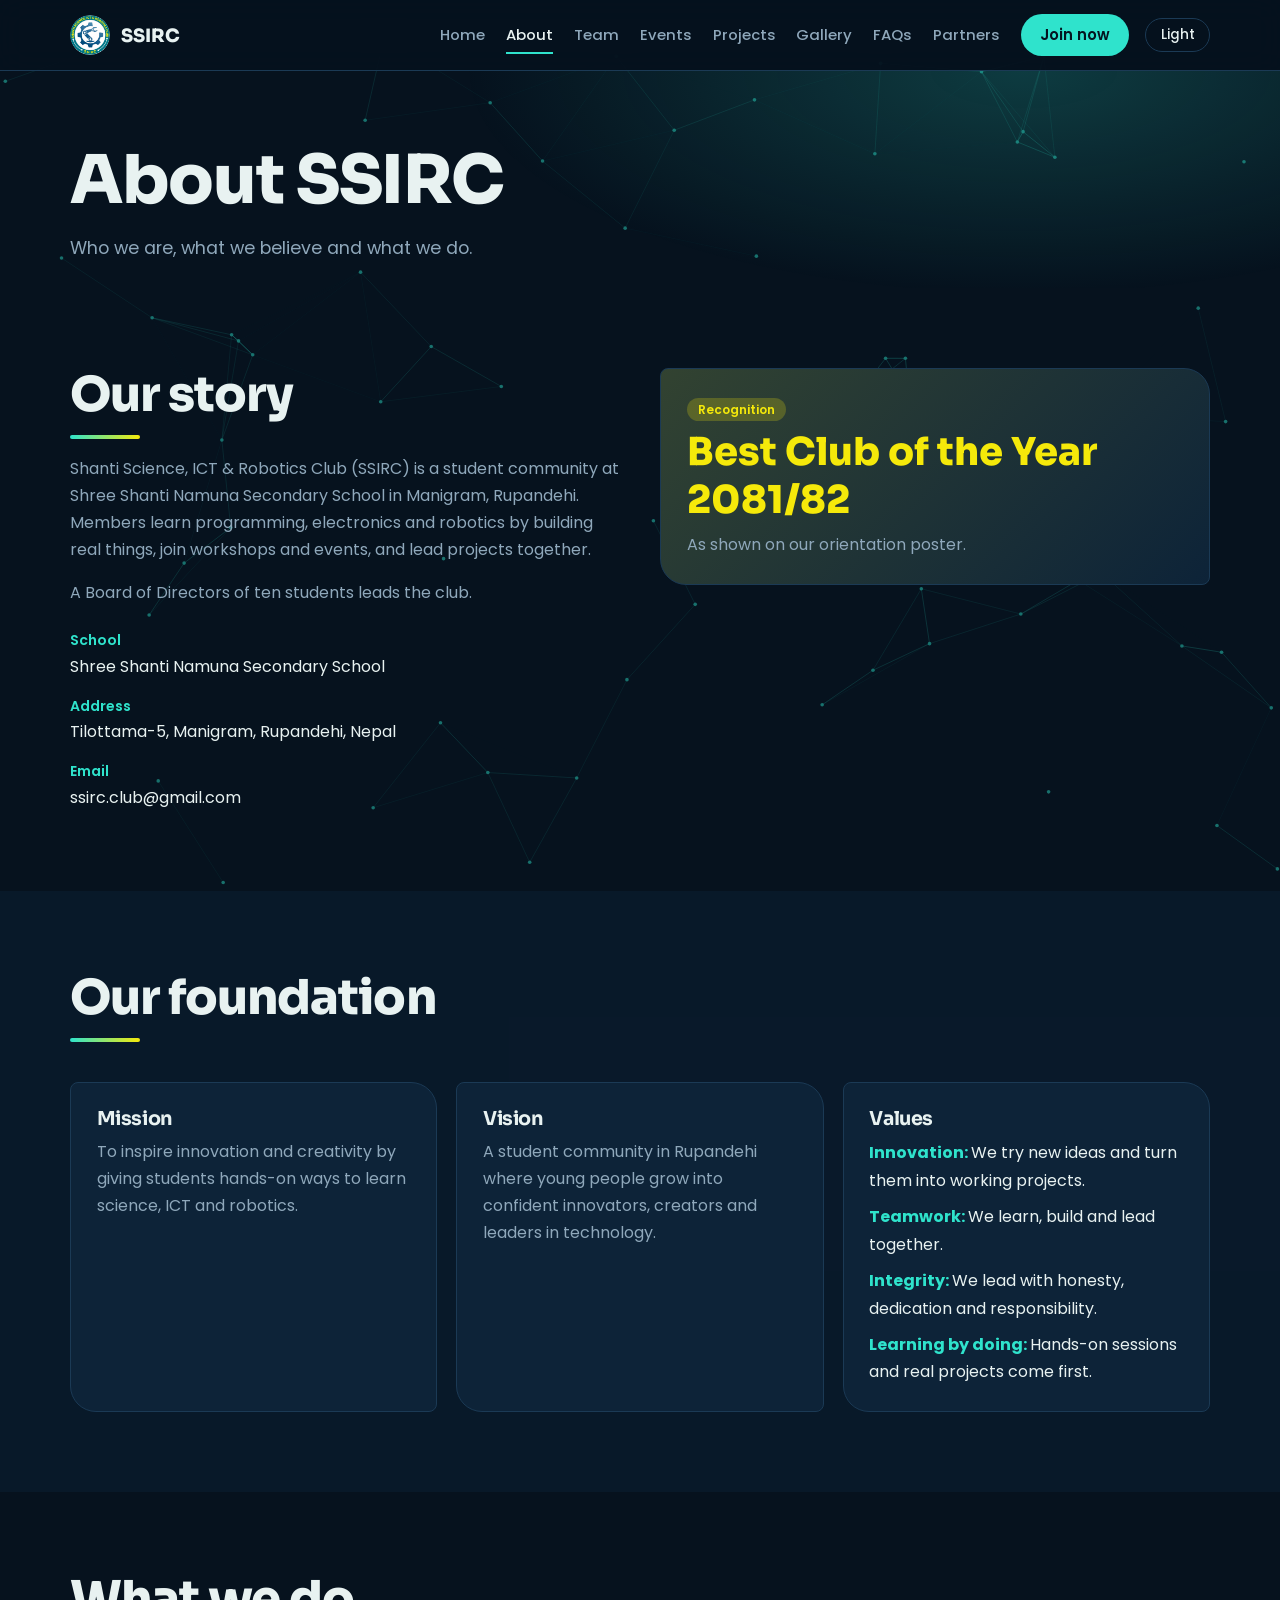
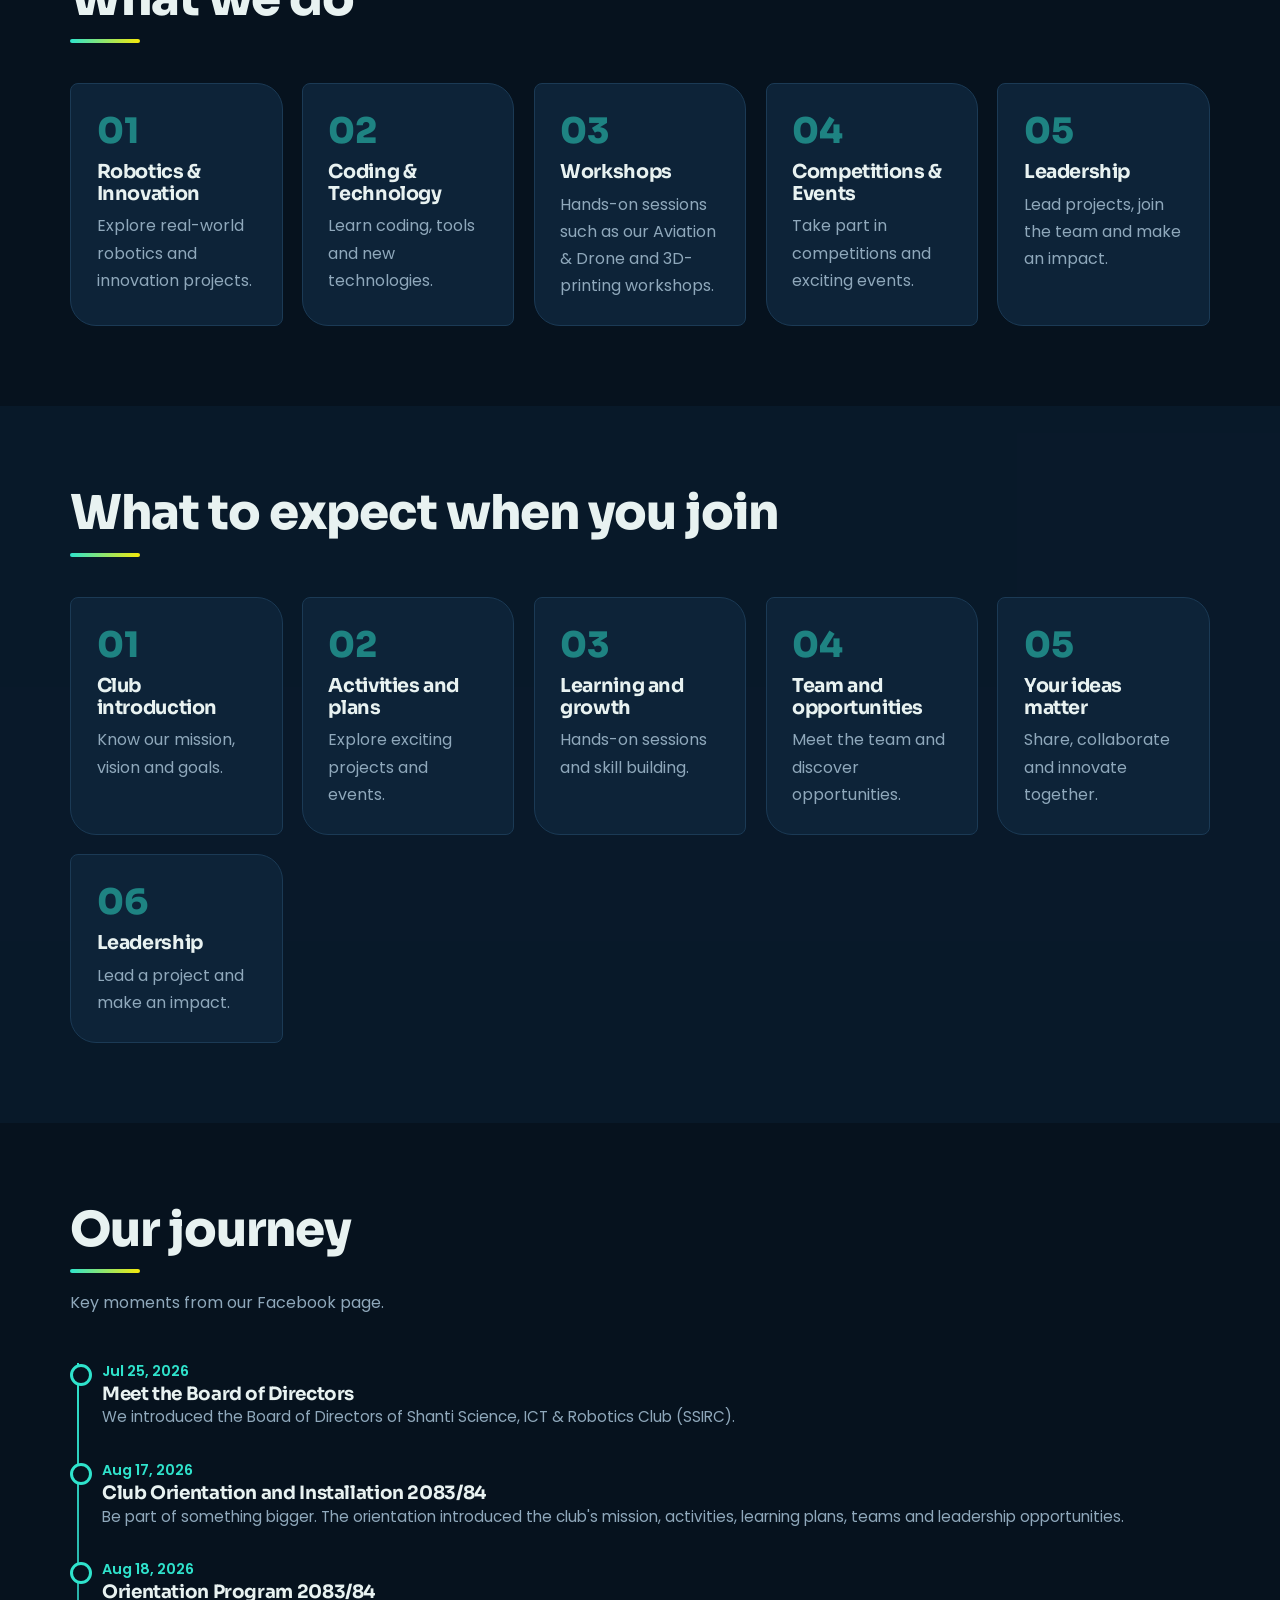
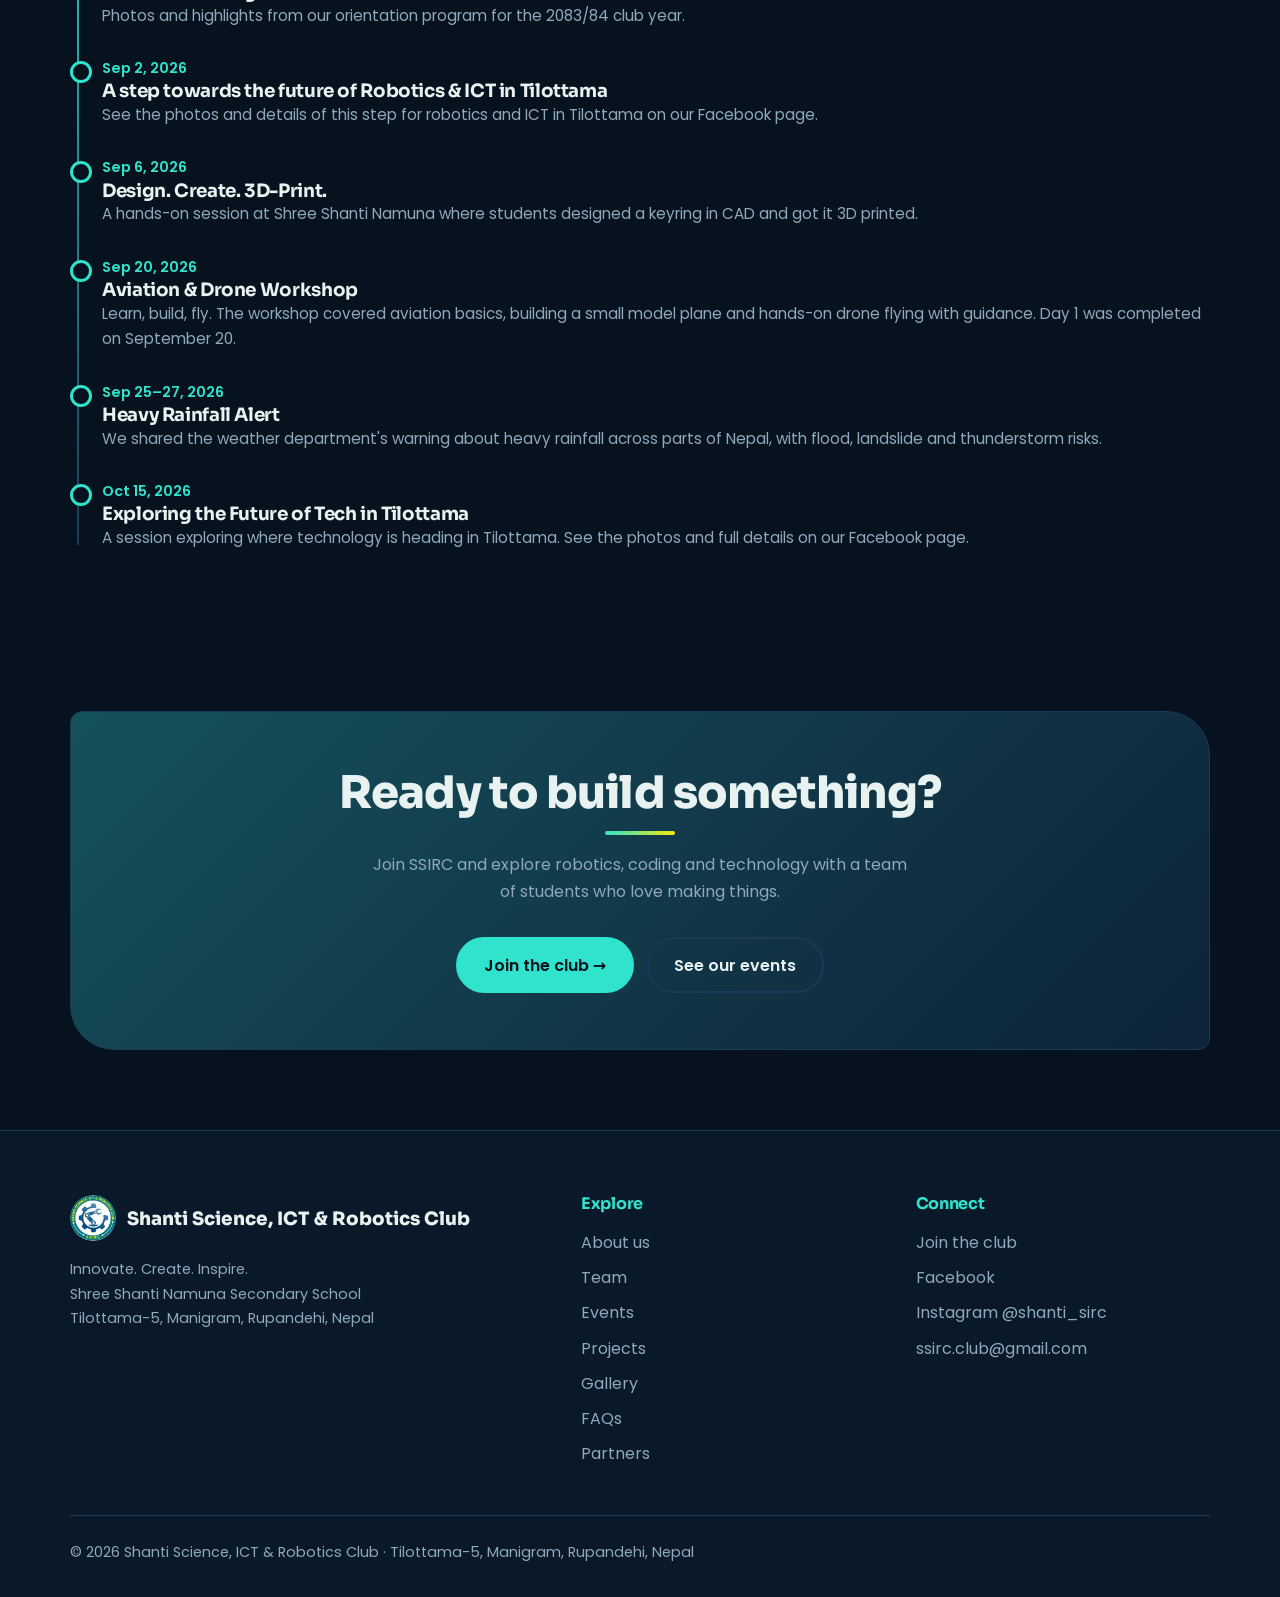
==== about.html @ cda96107 "Add files via upload" ====
<!DOCTYPE html>
<html lang="en">
<head>
<meta charset="utf-8">
<meta name="viewport" content="width=device-width, initial-scale=1, viewport-fit=cover">
<title>About SSIRC | Shanti Science, ICT &amp; Robotics Club</title>
<meta name="description" content="Learn about SSIRC: our mission, vision, values, programs and journey.">
<meta property="og:title" content="About SSIRC | Shanti Science, ICT &amp; Robotics Club">
<meta property="og:description" content="Learn about SSIRC: our mission, vision, values, programs and journey.">
<meta property="og:image" content="https://shantisirc.com/logo.png">
<meta property="og:type" content="website">
<meta name="theme-color" content="#06121e">
<link rel="icon" type="image/png" href="favicon.png">
<link rel="manifest" href="site.webmanifest">
<link rel="preconnect" href="https://fonts.googleapis.com">
<link rel="preconnect" href="https://fonts.gstatic.com" crossorigin>
<link href="https://fonts.googleapis.com/css2?family=Poppins:wght@400;500;600;700&family=Sora:wght@600;700;800&display=swap" rel="stylesheet">
<script>document.documentElement.classList.add('js');try{var t=localStorage.getItem('ssirc-theme');if(t)document.documentElement.dataset.theme=t}catch(e){}</script>
<link rel="stylesheet" href="css/base.css">
<link rel="stylesheet" href="css/fx.css">
<link rel="stylesheet" href="css/pages.css">
<link rel="stylesheet" href="css/idcard.css">
</head>
<body data-page="about">
<a class="skip" href="#main">Skip to content</a>
<div id="hdr"></div>
<main id="main">
<section class="phead"><div class="wrap"><h1>About SSIRC</h1><p>Who we are, what we believe and what we do.</p></div></section>
<section class="sec"><div class="wrap two">
  <div><h2>Our story</h2>
    <p class="sub">Shanti Science, ICT &amp; Robotics Club (SSIRC) is a student community at Shree Shanti Namuna Secondary School in Manigram, Rupandehi. Members learn programming, electronics and robotics by building real things, join workshops and events, and lead projects together.</p>
    <p class="sub">A Board of Directors of ten students leads the club.</p>
    <dl class="facts"><div><dt>School</dt><dd>Shree Shanti Namuna Secondary School</dd></div><div><dt>Address</dt><dd>Tilottama-5, Manigram, Rupandehi, Nepal</dd></div><div><dt>Email</dt><dd>ssirc.club@gmail.com</dd></div></dl></div>
  <article class="card award rv"><span class="ev-tag" data-tag="Announcement">Recognition</span><strong>Best Club of the Year 2081/82</strong><p>As shown on our orientation poster.</p></article>
</div></section>

<section class="sec alt"><div class="wrap"><h2>Our foundation</h2>
  <div class="grid3">
    <article class="card rv"><h3>Mission</h3><p id="mission"></p></article>
    <article class="card rv"><h3>Vision</h3><p id="vision"></p></article>
    <article class="card rv"><h3>Values</h3><ul class="vals" id="values"></ul></article>
  </div></div></section>

<section class="sec"><div class="wrap"><h2>What we do</h2><div class="prog" id="programs"></div></div></section>

<section class="sec alt"><div class="wrap"><h2>What to expect when you join</h2><div class="prog" id="expect"></div></div></section>

<section class="sec"><div class="wrap"><h2>Our journey</h2><p class="sub">Key moments from our Facebook page.</p><ol class="tl" id="timeline"></ol></div></section>
<section class="sec"><div class="wrap"><div class="band rv"><h2>Ready to build something?</h2><p>Join SSIRC and explore robotics, coding and technology with a team of students who love making things.</p><div class="cta"><a class="btn" data-join>Join the club →</a><a class="btn ghost" href="events.html">See our events</a></div></div></div></section>
</main>
<div id="ftr"></div>

<noscript><p style="padding:1rem;text-align:center">Please turn on JavaScript to see the full SSIRC website. You can still reach us at ssirc.club@gmail.com.</p></noscript>
<script defer src="js/data.js"></script>
<script defer src="js/util.js"></script>
<script defer src="js/layout.js"></script>
<script defer src="js/fx.js"></script>
<script defer src="js/events.js"></script>
<script defer src="js/content.js"></script>
</body>
</html>
---- css/base.css ----
/* SSIRC – base styles: colors, layout, header, footer, buttons, cards */
:root{
  --bg:#06121e;--bg2:#0a1b2c;--card:#0d2338;--card2:#12304c;--ink:#e8f2f1;--muted:#8fa8bb;--line:#1b3a55;
  --teal:#2fe3cc;--blue:#4aa3ff;--yel:#f5e90a;--on-teal:#04141f;--glow:rgba(47,227,204,.2);
  --h:"Sora","Poppins",system-ui,sans-serif;--b:"Poppins","Segoe UI",system-ui,sans-serif;
  --r:8px 26px 8px 26px;color-scheme:dark}
:root[data-theme="light"]{
  --bg:#f2f7f6;--bg2:#e5eeec;--card:#ffffff;--card2:#f4f9f8;--ink:#0b2238;--muted:#52667d;--line:#c8d8d5;
  --teal:#0a7f74;--blue:#1760c4;--yel:#0b2238;--on-teal:#ffffff;--glow:rgba(10,127,116,.14);color-scheme:light}
*{box-sizing:border-box;margin:0}
:root{padding-bottom:env(safe-area-inset-bottom,0px)}
html{scroll-behavior:smooth;scroll-padding-top:92px}
body{background:var(--bg);color:var(--ink);font:400 1rem/1.7 var(--b);-webkit-font-smoothing:antialiased;overflow-x:hidden}
#bg{position:fixed;inset:0;width:100%;height:100%;z-index:-1;pointer-events:none;opacity:.5}
a{color:inherit}
img{max-width:100%;height:auto}
:focus-visible{outline:3px solid var(--teal);outline-offset:3px;border-radius:6px}
.skip{position:absolute;left:-999px;top:0;background:var(--teal);color:var(--on-teal);padding:.6rem 1rem;z-index:200;border-radius:0 0 8px 0}
.skip:focus{left:0}
.wrap{max-width:1180px;margin:0 auto;padding:0 1.25rem}
h1,h2,h3,h4{font-family:var(--h);line-height:1.12;letter-spacing:-.02em}
h2{font-size:clamp(1.9rem,4.6vw,3rem);font-weight:800}
h2::after{content:"";display:block;width:70px;height:4px;border-radius:4px;margin-top:.8rem;background:linear-gradient(90deg,var(--teal),var(--yel))}
.center{text-align:center}.center h2::after{margin-inline:auto}
.sub{color:var(--muted);margin-top:1rem;max-width:42rem}.center .sub{margin-inline:auto}
.sec{padding:5rem 0}
.alt{background:color-mix(in srgb,var(--bg2) 88%,transparent)}
[hidden]{display:none!important}

/* header */
.top{position:sticky;top:0;z-index:50;background:color-mix(in srgb,var(--bg) 82%,transparent);backdrop-filter:blur(14px);-webkit-backdrop-filter:blur(14px);border-bottom:1px solid var(--line);padding-top:env(safe-area-inset-top,0px)}
.bar{display:flex;align-items:center;gap:1rem;min-height:70px}
.brand{display:flex;align-items:center;gap:.7rem;text-decoration:none;font:800 1.15rem var(--h)}
.brand img{border-radius:50%}
nav{display:flex;align-items:center;gap:1.3rem;margin-left:auto}
nav a{position:relative;text-decoration:none;font-weight:500;font-size:.93rem;color:var(--muted);padding:.3rem 0}
nav a:not(.pill)::after{content:"";position:absolute;left:0;bottom:-2px;height:2px;width:0;background:var(--teal);transition:width .25s}
nav a:hover,nav a[aria-current]{color:var(--ink)}
nav a:hover::after,nav a[aria-current]::after{width:100%}
.pill{background:var(--teal);color:var(--on-teal)!important;padding:.5rem 1.2rem!important;border-radius:99px;font-weight:600}
.pill:hover{box-shadow:0 0 24px var(--glow)}
.right{display:flex;gap:.5rem}
.theme,.menu{background:none;border:1px solid var(--line);color:var(--ink);font:500 .85rem var(--b);padding:.4rem .9rem;border-radius:99px;cursor:pointer}
.theme:hover,.menu:hover{border-color:var(--teal)}
.menu{display:none}

/* buttons, chips, tags */
.btn{display:inline-flex;align-items:center;gap:.5rem;border:2px solid var(--teal);background:var(--teal);color:var(--on-teal);padding:.85rem 1.6rem;border-radius:99px;font:600 1rem var(--b);text-decoration:none;cursor:pointer;transition:transform .2s,box-shadow .2s}
.btn:hover{transform:translateY(-2px);box-shadow:0 8px 30px var(--glow)}
.btn.ghost{background:transparent;color:var(--ink);border-color:var(--line)}
.btn.ghost:hover{border-color:var(--teal)}
.btn.sm{padding:.5rem 1.1rem;font-size:.9rem}
.cta{display:flex;flex-wrap:wrap;gap:.8rem;margin-top:2rem}
.chips{display:flex;flex-wrap:wrap;gap:.5rem;list-style:none;padding:0}
.chips li{background:var(--card2);border:1px solid var(--line);padding:.25rem .9rem;border-radius:99px;font-size:.9rem;font-weight:500}
.chip{background:var(--card);border:1px solid var(--line);color:var(--ink);padding:.4rem 1.1rem;border-radius:99px;font:500 .9rem var(--b);cursor:pointer}
.chip[aria-pressed="true"]{background:var(--teal);color:var(--on-teal);border-color:var(--teal)}
.filters{display:flex;flex-wrap:wrap;gap:.5rem;margin:2rem 0 1.5rem}
.ev-tag{display:inline-block;font:600 .75rem var(--b);padding:.15rem .7rem;border-radius:99px;background:color-mix(in srgb,var(--teal) 18%,transparent);color:var(--teal);width:fit-content}
.ev-tag[data-tag="Workshop"]{background:color-mix(in srgb,var(--blue) 20%,transparent);color:var(--blue)}
.ev-tag[data-tag="Announcement"]{background:color-mix(in srgb,var(--yel) 22%,transparent);color:var(--yel)}
.ev-tag[data-tag="Notice"]{background:rgba(255,120,90,.18);color:#ff8a6b}
.ev-tag[data-tag="Observance"]{background:color-mix(in srgb,var(--muted) 20%,transparent);color:var(--muted)}

/* cards */
.card{position:relative;background:var(--card);border:1px solid var(--line);border-radius:var(--r);padding:1.6rem;transition:transform .25s,border-color .25s,box-shadow .25s}
.card:hover{transform:translateY(-4px);border-color:var(--teal);box-shadow:0 12px 40px var(--glow)}
.card h3{font-size:1.2rem;font-weight:700;margin-bottom:.5rem}
.card p{color:var(--muted)}
.grid3{display:grid;grid-template-columns:repeat(auto-fit,minmax(260px,1fr));gap:1.2rem;margin-top:2.5rem}
.empty{margin-top:2rem;border:2px dashed var(--line);border-radius:var(--r);padding:2.4rem 1.5rem;text-align:center;color:var(--muted)}
.cards{display:grid;grid-template-columns:repeat(auto-fill,minmax(280px,1fr));gap:1.2rem}

/* page heading (inner pages) */
.phead{padding:4.5rem 0 1.5rem;background:radial-gradient(800px 320px at 80% 0,var(--glow),transparent 70%)}
.phead h1{font-size:clamp(2.4rem,6vw,4.2rem);font-weight:800}
.phead p{color:var(--muted);margin-top:1rem;max-width:40rem;font-size:1.1rem}

/* footer */
.foot{border-top:1px solid var(--line);background:color-mix(in srgb,var(--bg2) 90%,transparent);padding:4rem 0 calc(2rem + env(safe-area-inset-bottom,0px))}
.foot-grid{display:grid;grid-template-columns:1.6fr 1fr 1fr;gap:2.5rem}
.foot h4{font-size:1rem;margin-bottom:1rem;color:var(--teal)}
.fl{list-style:none;padding:0;display:grid;gap:.5rem}
.fl a{text-decoration:none;color:var(--muted);overflow-wrap:anywhere}.fl a:hover{color:var(--ink)}
.small{color:var(--muted);font-size:.9rem;margin-top:1rem}
.copy{margin-top:3rem;border-top:1px solid var(--line);padding-top:1.5rem}

@media (max-width:1060px){
  .menu{display:block}
  .bar{justify-content:space-between}
  .right{margin-left:auto}
  nav{display:none;position:absolute;left:0;right:0;top:100%;background:var(--bg2);flex-direction:column;align-items:stretch;gap:0;padding:.5rem 1.25rem 1.2rem;border-bottom:1px solid var(--line);margin:0}
  nav.open{display:flex}
  nav a{padding:.8rem 0}
  nav a::after{display:none}
  .pill{text-align:center;margin-top:.6rem}
}
@media (max-width:760px){.foot-grid{grid-template-columns:1fr}.sec{padding:3.5rem 0}}
---- css/fx.css ----
/* SSIRC – effects: loading screen, reveal, marquee */
.boot{position:fixed;inset:0;z-index:999;background:var(--bg);display:grid;place-items:center;transition:opacity .6s,visibility .6s}
.boot.done{opacity:0;visibility:hidden}
.boot-in{text-align:center;width:min(320px,80vw)}
.boot-logo{position:relative;width:150px;height:150px;margin:0 auto 1.5rem;display:grid;place-items:center}
.boot-logo img{width:100px;border-radius:50%;animation:pulse 1.6s ease-in-out infinite}
.boot-logo i{position:absolute;inset:0;border-radius:50%;border:2px dashed var(--teal);animation:spin 6s linear infinite}
.boot-logo i+i{inset:12px;border-style:solid;border-color:var(--line) transparent var(--teal) transparent;animation-duration:2.4s;animation-direction:reverse}
.boot h2{font-size:2rem}.boot h2::after{display:none}
.boot p{font:500 .85rem ui-monospace,Menlo,Consolas,monospace;color:var(--muted);margin:.6rem 0 1rem;min-height:1.4em}
.boot-bar{height:6px;background:var(--line);border-radius:6px;overflow:hidden}
.boot-bar i{display:block;height:100%;width:0;background:linear-gradient(90deg,var(--teal),var(--yel))}
.boot b{display:block;margin-top:.8rem;font:700 1.4rem var(--h);color:var(--teal)}
html.booting{overflow:hidden}
@keyframes spin{to{transform:rotate(360deg)}}
@keyframes pulse{50%{transform:scale(1.07);filter:drop-shadow(0 0 22px var(--teal))}}

html.js .rv{opacity:0;transform:translateY(22px);transition:opacity .7s ease,transform .7s ease}
html.js .rv.in{opacity:1;transform:none}

.marq{overflow:hidden;border-block:1px solid var(--line);background:color-mix(in srgb,var(--bg2) 85%,transparent);padding:1rem 0}
.marq-in{display:flex;gap:3rem;width:max-content;animation:marq 38s linear infinite}
.marq:hover .marq-in{animation-play-state:paused}
.marq span{font:700 1.15rem var(--h);color:var(--muted);white-space:nowrap}
.marq span::before{content:"◆";color:var(--teal);margin-right:3rem;font-size:.7rem;vertical-align:middle}
@keyframes marq{to{transform:translateX(-50%)}}

@media (prefers-reduced-motion:reduce){
  *,*::before,*::after{animation:none!important;transition:none!important}
  html{scroll-behavior:auto}
  html.js .rv{opacity:1;transform:none}
  .boot{display:none}
}
---- css/pages.css ----
/* SSIRC – page sections */
/* hero */
.hero{padding:5rem 0 4rem;background:radial-gradient(900px 480px at 80% 10%,var(--glow),transparent 70%)}
.hero-grid{display:grid;grid-template-columns:1.25fr 1fr;gap:3rem;align-items:center}
.kick{color:var(--teal);font-weight:600;letter-spacing:.02em;margin-bottom:1rem}
.hero h1{font-size:clamp(3.2rem,9.5vw,7.2rem);font-weight:800;line-height:.98}
.hero h1 span{display:block}
.hero h1 span:nth-child(2){color:var(--teal)}
.hero h1 span:nth-child(3){color:var(--yel)}
.lead{margin-top:1.6rem;color:var(--muted);font-size:1.15rem;max-width:34rem}
.orbit{position:relative;width:min(420px,76vw);aspect-ratio:1;margin:auto;display:grid;place-items:center}
.orbit>img{width:60%;border-radius:50%;box-shadow:0 0 90px var(--glow)}
.orbit::before,.orbit::after{content:"";position:absolute;border-radius:50%}
.orbit::before{inset:8%;border:2px dashed var(--line);animation:spin 50s linear infinite}
.orbit::after{inset:-2%;border:1px solid color-mix(in srgb,var(--teal) 45%,transparent);animation:spin 80s linear infinite reverse}
.arm{position:absolute;inset:8%;animation:spin 16s linear infinite}
.arm.a2{inset:-2%;animation-duration:26s;animation-direction:reverse}
.arm.a3{inset:22%;animation-duration:11s}
.arm b{position:absolute;top:-7px;left:calc(50% - 7px);width:14px;height:14px;border-radius:50%;background:var(--teal);box-shadow:0 0 18px var(--teal)}
.arm.a2 b{background:var(--yel);box-shadow:0 0 18px var(--yel)}
.arm.a3 b{background:var(--blue);box-shadow:0 0 18px var(--blue);width:10px;height:10px;top:-5px;left:calc(50% - 5px)}

/* stats */
.stats{display:grid;grid-template-columns:repeat(auto-fit,minmax(190px,1fr));gap:1rem}
.stat{background:var(--card);border:1px solid var(--line);border-radius:var(--r);padding:1.4rem 1.5rem}
.stat b{display:block;font:800 clamp(2.4rem,5vw,3.5rem) var(--h);color:var(--teal);line-height:1}
.stat span{color:var(--muted);font-size:.95rem}

/* bento */
.bento{display:grid;grid-template-columns:repeat(6,1fr);gap:1.2rem;margin-top:2.5rem}
.s2{grid-column:span 2}.s3{grid-column:span 3}.s4{grid-column:span 4}
.bento .card .no{font:800 2.4rem var(--h);color:color-mix(in srgb,var(--teal) 45%,transparent);line-height:1;margin-bottom:.6rem}
.award{background:linear-gradient(135deg,color-mix(in srgb,var(--yel) 16%,var(--card)),var(--card))}
.award strong{display:block;font:800 clamp(1.6rem,3.4vw,2.4rem) var(--h);color:var(--yel);margin:.4rem 0}
.vals{list-style:none;padding:0;display:grid;gap:.6rem;margin-top:.6rem}
.vals b{color:var(--teal)}

/* programs */
.prog{display:grid;grid-template-columns:repeat(auto-fit,minmax(200px,1fr));gap:1.2rem;margin-top:2.5rem;counter-reset:p}
.prog .card::before{counter-increment:p;content:"0" counter(p);display:block;font:800 2.2rem var(--h);color:color-mix(in srgb,var(--teal) 50%,transparent);margin-bottom:.5rem}

/* carousel */
.car{position:relative;overflow:hidden;border:1px solid var(--line);border-radius:10px 38px 10px 38px;margin-top:2.5rem;background:var(--card)}
.track{display:flex;transition:transform .7s cubic-bezier(.2,.7,.2,1)}
.slide{min-width:100%;min-height:380px;display:flex;align-items:flex-end;position:relative;overflow:hidden;
  background:linear-gradient(135deg,color-mix(in srgb,var(--teal) 22%,var(--card)),var(--card) 62%)}
.slide[data-tag="Workshop"]{background:linear-gradient(135deg,color-mix(in srgb,var(--blue) 26%,var(--card)),var(--card) 62%)}
.slide[data-tag="Announcement"]{background:linear-gradient(135deg,color-mix(in srgb,var(--yel) 18%,var(--card)),var(--card) 62%)}
.slide[data-tag="Observance"]{background:linear-gradient(135deg,color-mix(in srgb,var(--muted) 24%,var(--card)),var(--card) 62%)}
.slide::after{content:"";position:absolute;right:-60px;top:50%;width:360px;height:360px;transform:translateY(-50%);background:url(../logo.png) center/contain no-repeat;opacity:.09;border-radius:50%}
.slide-in{position:relative;z-index:1;padding:2.6rem 3.2rem 4rem;max-width:760px;display:grid;gap:.7rem;justify-items:start}
.slide time{color:var(--muted);font-size:.95rem}
.slide h3{font-size:clamp(1.7rem,4vw,2.8rem);font-weight:800}
.slide p{color:var(--muted);max-width:36rem}
.car .nav{position:absolute;top:50%;transform:translateY(-50%);width:46px;height:46px;border-radius:50%;border:1px solid var(--line);background:color-mix(in srgb,var(--bg) 70%,transparent);color:var(--ink);font-size:1.8rem;line-height:1;cursor:pointer;z-index:2}
.car .nav:hover{border-color:var(--teal);color:var(--teal)}
.car .pv{left:.8rem}.car .nx{right:.8rem}
.dots{position:absolute;left:0;right:0;bottom:1.2rem;display:flex;gap:.5rem;justify-content:center;z-index:2}
.dot{width:10px;height:10px;border-radius:99px;border:0;background:var(--line);cursor:pointer;padding:0;transition:width .3s,background .3s}
.dot[aria-current="true"]{width:30px;background:var(--teal)}

/* event cards */
.ev{display:grid;gap:.5rem;align-content:start;text-align:left;font:inherit;color:inherit;background:var(--card);border:1px solid var(--line);border-radius:var(--r);padding:1.4rem;cursor:pointer;transition:transform .25s,border-color .25s,box-shadow .25s}
.ev:hover{transform:translateY(-4px);border-color:var(--teal);box-shadow:0 12px 40px var(--glow)}
.ev time{color:var(--muted);font-size:.88rem}
.ev h3{font-size:1.15rem;font-weight:700}
.ev p{color:var(--muted);font-size:.95rem;display:-webkit-box;-webkit-line-clamp:3;-webkit-box-orient:vertical;overflow:hidden}
.ev-more{color:var(--teal);font-weight:600;font-size:.9rem}
.evlay{display:grid;grid-template-columns:1fr 360px;gap:2rem;align-items:start}
.fb{position:sticky;top:90px;background:var(--card);border:1px solid var(--line);border-radius:var(--r);overflow:hidden;padding:1rem}
.fb h3{font-size:1.1rem;margin-bottom:.8rem}
.fb .note{margin-top:.8rem;font-size:.85rem;color:var(--muted)}

/* team */
.members{list-style:none;padding:0;display:grid;grid-template-columns:repeat(auto-fill,minmax(210px,1fr));gap:1.2rem}
.member{display:grid;gap:.15rem;justify-items:center;text-align:center;width:100%;font:inherit;color:inherit;background:var(--card);border:1px solid var(--line);border-radius:var(--r);padding:1.6rem 1rem 1.3rem;cursor:pointer;transition:transform .25s,border-color .25s,box-shadow .25s}
.member:hover{transform:translateY(-5px);border-color:var(--teal);box-shadow:0 14px 44px var(--glow)}
.member.static{cursor:default}.member.static:hover{transform:none}
.ph{display:block;width:152px;height:152px;border-radius:50%;padding:4px;margin-bottom:.9rem;background:conic-gradient(var(--teal),var(--blue),var(--yel),var(--teal))}
.ph img{width:100%;height:100%;border-radius:50%;object-fit:cover;border:4px solid var(--card);display:block}
.member b{font:700 1.08rem var(--h)}
.role{color:var(--teal);font-weight:500;font-size:.92rem}
.idlink{margin-top:.7rem;font-size:.82rem;font-weight:600;color:var(--muted);border:1px solid var(--line);border-radius:99px;padding:.15rem .8rem;transition:.25s}
.member:hover .idlink{background:var(--teal);color:var(--on-teal);border-color:var(--teal)}
.face{display:grid;justify-items:center;gap:.1rem;text-align:center;text-decoration:none;width:130px}
.face img{width:96px;height:96px;border-radius:50%;object-fit:cover;border:3px solid var(--teal);margin-bottom:.4rem;transition:transform .25s}
.face:hover img{transform:scale(1.07)}
.face b{font-size:.9rem;font-weight:600}.face span{color:var(--teal);font-size:.8rem}
.strip{display:flex;flex-wrap:wrap;gap:1.2rem 1.6rem;margin-top:2.5rem}

/* gallery */
.gallery{columns:3 250px;column-gap:1rem;margin-top:2rem}
.shot{position:relative;display:block;width:100%;margin:0 0 1rem;padding:0;border:0;border-radius:var(--r);overflow:hidden;cursor:zoom-in;break-inside:avoid;background:var(--card)}
.shot img{display:block;width:100%;height:auto;transition:transform .4s}
.shot:hover img{transform:scale(1.05)}
.shot span{position:absolute;left:0;right:0;bottom:0;padding:1.8rem .9rem .7rem;background:linear-gradient(transparent,rgba(3,10,20,.88));color:#fff;font:500 .88rem var(--b);text-align:left}
.pvgrid{display:grid;grid-template-columns:repeat(auto-fit,minmax(170px,1fr));gap:.8rem;margin-top:2rem}
.pvgrid .pv{display:block;border-radius:var(--r);overflow:hidden;aspect-ratio:4/3}
.pvgrid img{width:100%;height:100%;object-fit:cover;transition:transform .4s}.pvgrid .pv:hover img{transform:scale(1.07)}

/* projects */
.proj{padding:0;overflow:hidden}
.proj img{width:100%;aspect-ratio:16/10;object-fit:cover;display:block}
.proj .in{padding:1.4rem}.proj p{white-space:pre-line}

/* FAQ */
.faqs{display:grid;gap:.8rem;max-width:52rem;margin:2.5rem auto 0}
.faq{background:var(--card);border:1px solid var(--line);border-radius:14px;overflow:hidden}
.faq[open]{border-color:var(--teal)}
.faq summary{cursor:pointer;list-style:none;padding:1.15rem 3.4rem 1.15rem 1.4rem;font:600 1.05rem var(--b);position:relative}
.faq summary::-webkit-details-marker{display:none}
.faq summary::after{content:"+";position:absolute;right:1.4rem;top:50%;transform:translateY(-50%);font:600 1.6rem var(--h);color:var(--teal);transition:transform .25s}
.faq[open] summary::after{transform:translateY(-50%) rotate(45deg)}
.faq .ans{padding:0 1.4rem 1.3rem;color:var(--muted)}
.faq .ans a:not(.btn){color:var(--teal)}
.faq .ans .btn{margin-top:.8rem}

/* timeline */
.tl{list-style:none;padding:0 0 0 2rem;margin-top:2.5rem;position:relative;display:grid;gap:1.6rem}
.tl::before{content:"";position:absolute;left:7px;top:6px;bottom:6px;width:2px;background:linear-gradient(var(--teal),var(--line))}
.tl li{position:relative}
.tl li::before{content:"";position:absolute;left:-2rem;top:.45rem;width:16px;height:16px;border-radius:50%;background:var(--bg);border:3px solid var(--teal)}
.tl time{color:var(--teal);font-weight:600;font-size:.9rem}
.tl h3{font-size:1.15rem;font-weight:700}.tl p{color:var(--muted);font-size:.95rem}

/* split blocks, steps, CTA */
.two{display:grid;grid-template-columns:1fr 1fr;gap:2.5rem;align-items:start}
.facts{display:grid;gap:.9rem;margin-top:1.4rem}
.facts dt{color:var(--teal);font-weight:600;font-size:.88rem}.facts dd{margin:0}
.band{margin:0 auto;padding:3.5rem 2rem;text-align:center;background:linear-gradient(135deg,color-mix(in srgb,var(--teal) 24%,var(--card)),var(--card));border:1px solid var(--line);border-radius:12px 44px 12px 44px}
.band h2{font-size:clamp(1.8rem,4.4vw,2.8rem)}.band h2::after{margin-inline:auto}
.band p{color:var(--muted);max-width:34rem;margin:1rem auto 0}
.band .cta{justify-content:center}
.big{font:800 clamp(2rem,5vw,3.2rem) var(--h);color:var(--teal)}

@media (max-width:900px){
  .hero{padding:3rem 0}.hero-grid,.two,.evlay{grid-template-columns:1fr}
  .orbit{order:-1;width:min(250px,62vw)}
  .bento{grid-template-columns:1fr}.s2,.s3,.s4{grid-column:auto}
  .slide-in{padding:2rem 1.5rem 3.8rem}.slide{min-height:420px}.slide::after{width:220px;height:220px;right:-40px}
  .fb{position:static}
}

/* pop-ups: event details and photo viewer */
#evm,#lb{background:transparent;border:0;padding:0;max-width:100vw;max-height:100vh;width:100%;height:100%;color:var(--ink)}
#evm[open],#lb[open]{display:flex;align-items:center;justify-content:center}
#evm::backdrop,#lb::backdrop{background:rgba(2,8,16,.86);backdrop-filter:blur(4px)}
.evm-panel{position:relative;background:var(--card);border:1px solid var(--line);border-radius:12px 36px 12px 36px;padding:2rem;width:min(620px,92vw);max-height:90vh;overflow:auto;display:grid;gap:.7rem;justify-items:start}
.evm-img{width:100%;border-radius:12px}
.evm-panel h2{font-size:1.8rem;padding-right:2.5rem}.evm-panel h2::after{display:none}
.evm-panel time{color:var(--muted);font-size:.92rem}
.evm-text{color:var(--muted);white-space:pre-line}
.evm-close{position:absolute;top:.9rem;right:1rem;border:1px solid var(--line);background:none;color:var(--ink);width:38px;height:38px;border-radius:50%;font-size:1.4rem;cursor:pointer}
.evm-close:hover{border-color:var(--teal)}
#lb figure{max-width:90vw;text-align:center;color:#fff}
#lb img{max-width:90vw;max-height:78vh;border-radius:10px}
#lb figcaption{margin-top:.8rem;font-weight:500;max-width:min(92vw,720px);margin-inline:auto;text-align:center}#lb figcaption strong{display:block;font-weight:600}#lb figcaption span{display:block;margin-top:.25rem;font-weight:400;font-size:.9rem;opacity:.85}
.x,.nv{position:fixed;background:rgba(255,255,255,.14);color:#fff;border:0;border-radius:99px;cursor:pointer;font:500 1rem var(--b);z-index:3}
.x{top:calc(1rem + env(safe-area-inset-top,0px));right:1rem;padding:.55rem 1.2rem}
.nv{top:50%;transform:translateY(-50%);width:48px;height:48px;font-size:2rem;line-height:1}
.nv.pv{left:.7rem}.nv.nx{right:.7rem}
.x:hover,.nv:hover{background:rgba(255,255,255,.3)}

@media (max-width:560px){
  .members{grid-template-columns:repeat(2,1fr);gap:.8rem}
  .member{padding:1.1rem .5rem 1rem}
  .ph{width:112px;height:112px}
  .member b{font-size:.95rem}
  .face{width:104px}
}
---- css/idcard.css ----
/* SSIRC – ID cards (flip card, pop-up viewer and print sheet) */
.idc{width:320px;height:508px;perspective:1500px;cursor:pointer;font-family:"Poppins",system-ui,sans-serif;margin:auto;-webkit-tap-highlight-color:transparent}
.idc-in{position:relative;width:100%;height:100%;transform-style:preserve-3d;transition:transform .9s cubic-bezier(.2,.7,.2,1)}
.idc.flipped .idc-in{transform:rotateY(180deg)}
.idc-face{position:absolute;inset:0;border-radius:22px;overflow:hidden;backface-visibility:hidden;-webkit-backface-visibility:hidden;box-shadow:0 24px 60px rgba(0,0,0,.5)}
.idc-front{background:#fff;color:#0e2540;display:flex;flex-direction:column;align-items:center;text-align:center}
.idc-front::before{content:"";position:absolute;left:0;right:0;top:0;height:166px;background:#2bb7a6}
.idc-head{position:relative;z-index:1;width:100%;height:152px;background:#0e2540;color:#fff;display:flex;gap:12px;align-items:flex-start;padding:18px 16px 0;text-align:left;border-radius:0 0 50% 50%/0 0 36px 36px}
.idc-logo{width:54px;height:54px;border-radius:50%;flex:none}
.idc-head b{display:block;font-size:12.5px;line-height:1.25;font-weight:700}
.idc-head small{display:block;font-size:9.5px;color:#9fe5da;line-height:1.4}
.idc-photo{position:relative;z-index:2;width:172px;height:172px;border-radius:50%;object-fit:cover;border:6px solid #fff;box-shadow:0 0 0 4px #2bb7a6;margin-top:-58px;background:#e8eef0}
.idc-name{font-size:22px;font-weight:800;margin-top:16px;line-height:1.15;padding:0 14px}
.idc-role{margin-top:8px;background:#0e2540;color:#fff;font-size:13px;font-weight:600;padding:3px 18px;border-radius:99px}
.idc-dept{margin-top:6px;font-size:11px;color:#52667d}
.idc-meta{display:flex;gap:26px;margin-top:16px}
.idc-meta dt{font-size:9.5px;color:#52667d}
.idc-meta dd{margin:0;font-size:12px;font-weight:700}
.idc-foot{margin-top:auto;width:100%;background:#0e2540;color:#9fe5da;font-size:10px;padding:10px;letter-spacing:.2px}
.idc-back{transform:rotateY(180deg);background:#0e2540;color:#eaf3f1;padding:34px 28px;text-align:center;display:flex;flex-direction:column;align-items:center;border:3px solid #2bb7a6;border-radius:22px}
.idc-mark{width:118px;height:118px;border-radius:50%;margin-bottom:20px}
.idc-lead{font-size:11.5px;line-height:1.6}
.idc-contact{list-style:none;padding:0;margin:18px 0 0;display:grid;gap:8px;width:100%;text-align:left}
.idc-contact li{font-size:11px;font-weight:600;border-left:3px solid #2bb7a6;padding-left:10px;overflow-wrap:anywhere}
.idc-contact span{display:block;font-size:9px;font-weight:400;color:#9fe5da}
.idc-found{margin-top:auto;font-size:9.5px;color:#9db3c4;line-height:1.5}

/* pop-up viewer */
#idm{background:transparent;border:0;padding:0;max-width:100vw;max-height:100vh;width:100%;height:100%;color:#fff}
#idm[open]{display:flex;align-items:center;justify-content:center}
#idm::backdrop{background:rgba(2,8,16,.9);backdrop-filter:blur(5px)}
.idm-body{display:grid;gap:1rem;justify-items:center;max-height:100vh;overflow:auto;padding:1.2rem}
#idmTitle{font:700 1.1rem "Sora","Poppins",sans-serif;text-align:center}
.idm-row{display:flex;align-items:center;gap:.8rem}
.idm-stage{min-height:508px}
.idm-actions{display:flex;flex-wrap:wrap;gap:.6rem;justify-content:center}
.idm-actions .btn,.idm-nav{font-size:.9rem}
.idm-nav{width:48px;height:48px;border-radius:50%;border:1px solid rgba(255,255,255,.3);background:rgba(255,255,255,.1);color:#fff;font-size:1.8rem;line-height:1;cursor:pointer;flex:none}
.idm-nav:hover{background:rgba(255,255,255,.25)}
.idm-hint{font-size:.8rem;color:#9db3c4}
@media (max-width:560px){.idm-nav{position:fixed;top:45%;z-index:3}.idm-nav:first-child{left:.3rem}.idm-nav:last-child{right:.3rem}.idc{transform:scale(.92)}.idm-stage{min-height:470px}}

/* print / download sheet */
#sheet{display:grid;grid-template-columns:repeat(auto-fit,minmax(700px,1fr));gap:2rem;justify-items:center}
.pair{display:flex;gap:24px;padding:24px;background:#fff;border-radius:18px;width:fit-content}
.sheet-face,.pair .idc-face{position:relative;inset:auto;width:320px;height:508px;transform:none;backface-visibility:visible;box-shadow:none;border:1px solid #d6e2e0}
.pair .idc-back{transform:none}
.render #sheet{display:block}.render .pair{margin:0 0 30px;border-radius:0}
.render .top,.render .foot,.render .phead,.render #bg,.render .noprint{display:none!important}
@media print{
  :root{color-scheme:light}body{background:#fff!important}
  .top,.foot,.phead,#bg,.noprint,.skip{display:none!important}
  #sheet{display:block}.pair{break-inside:avoid;margin:0 auto 14mm;border:0}
  .pair .idc-face{-webkit-print-color-adjust:exact;print-color-adjust:exact}
}

#idmTitle::after{display:none}
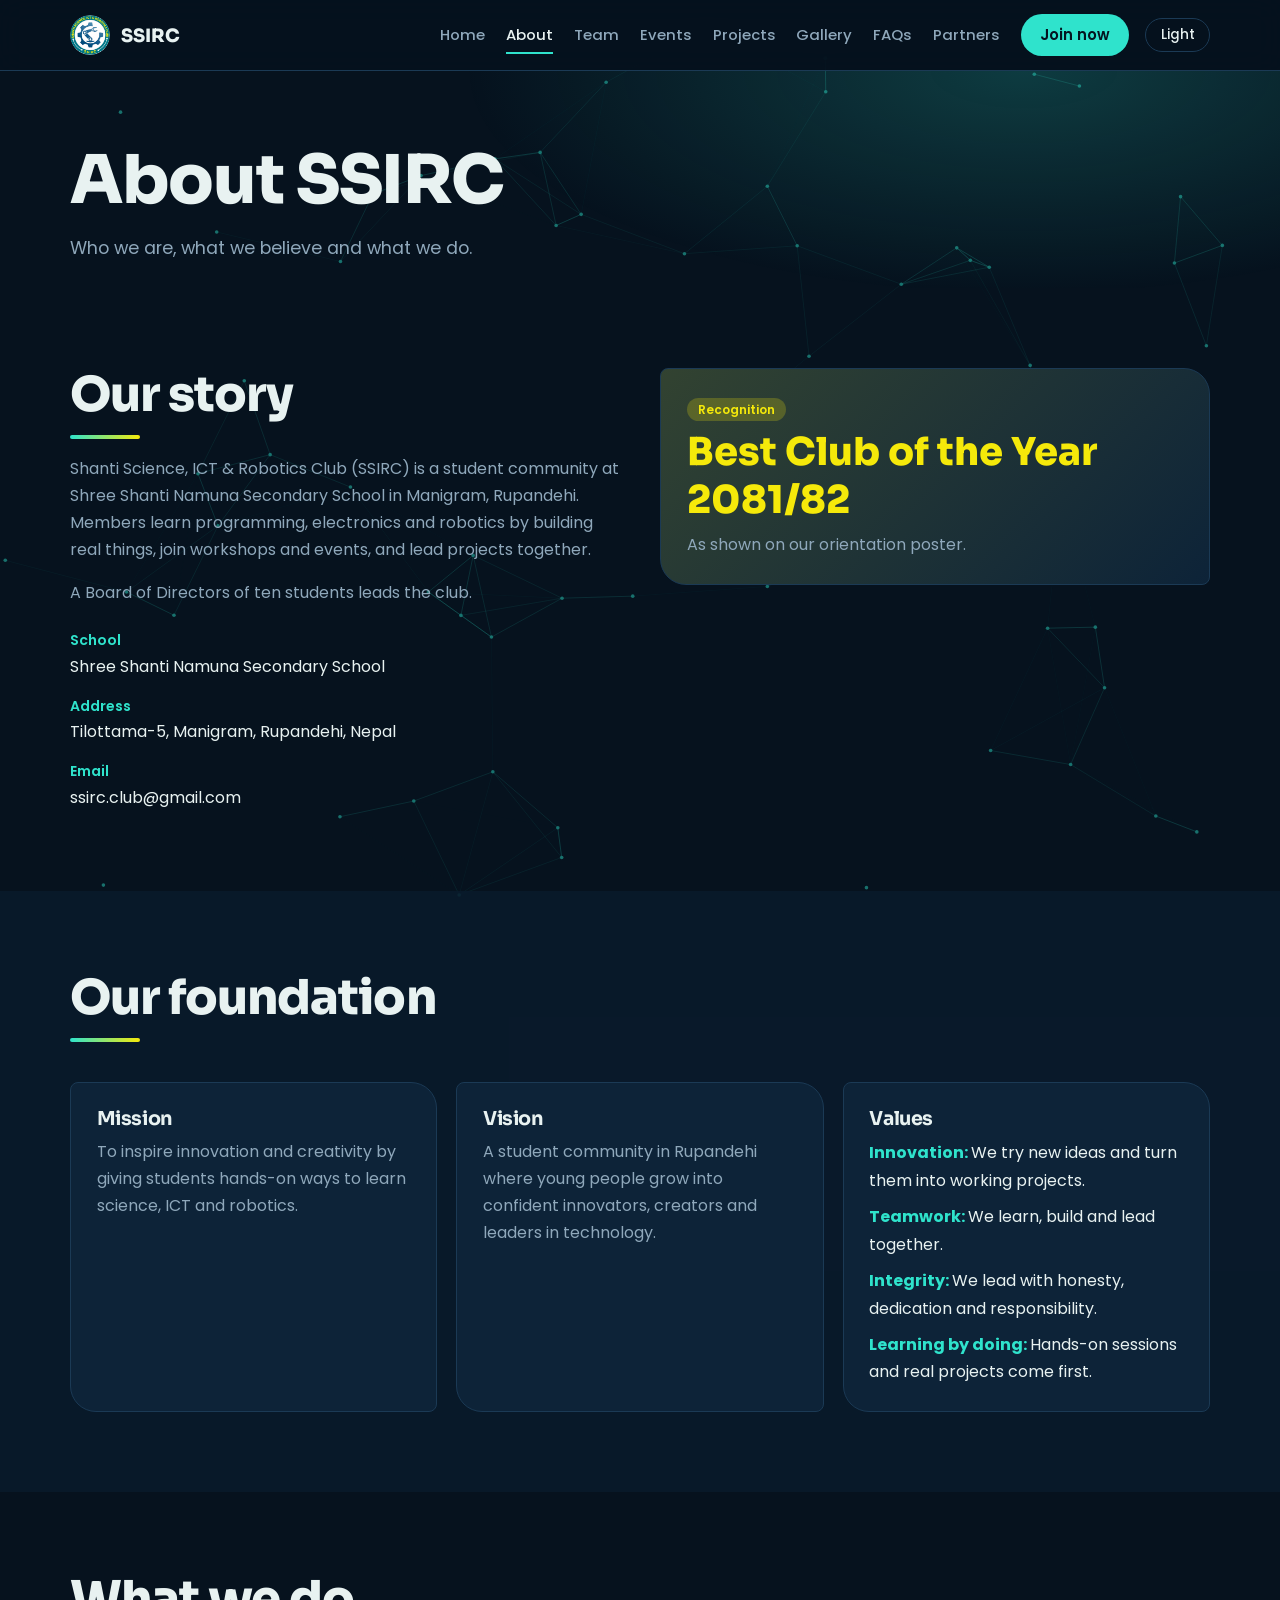
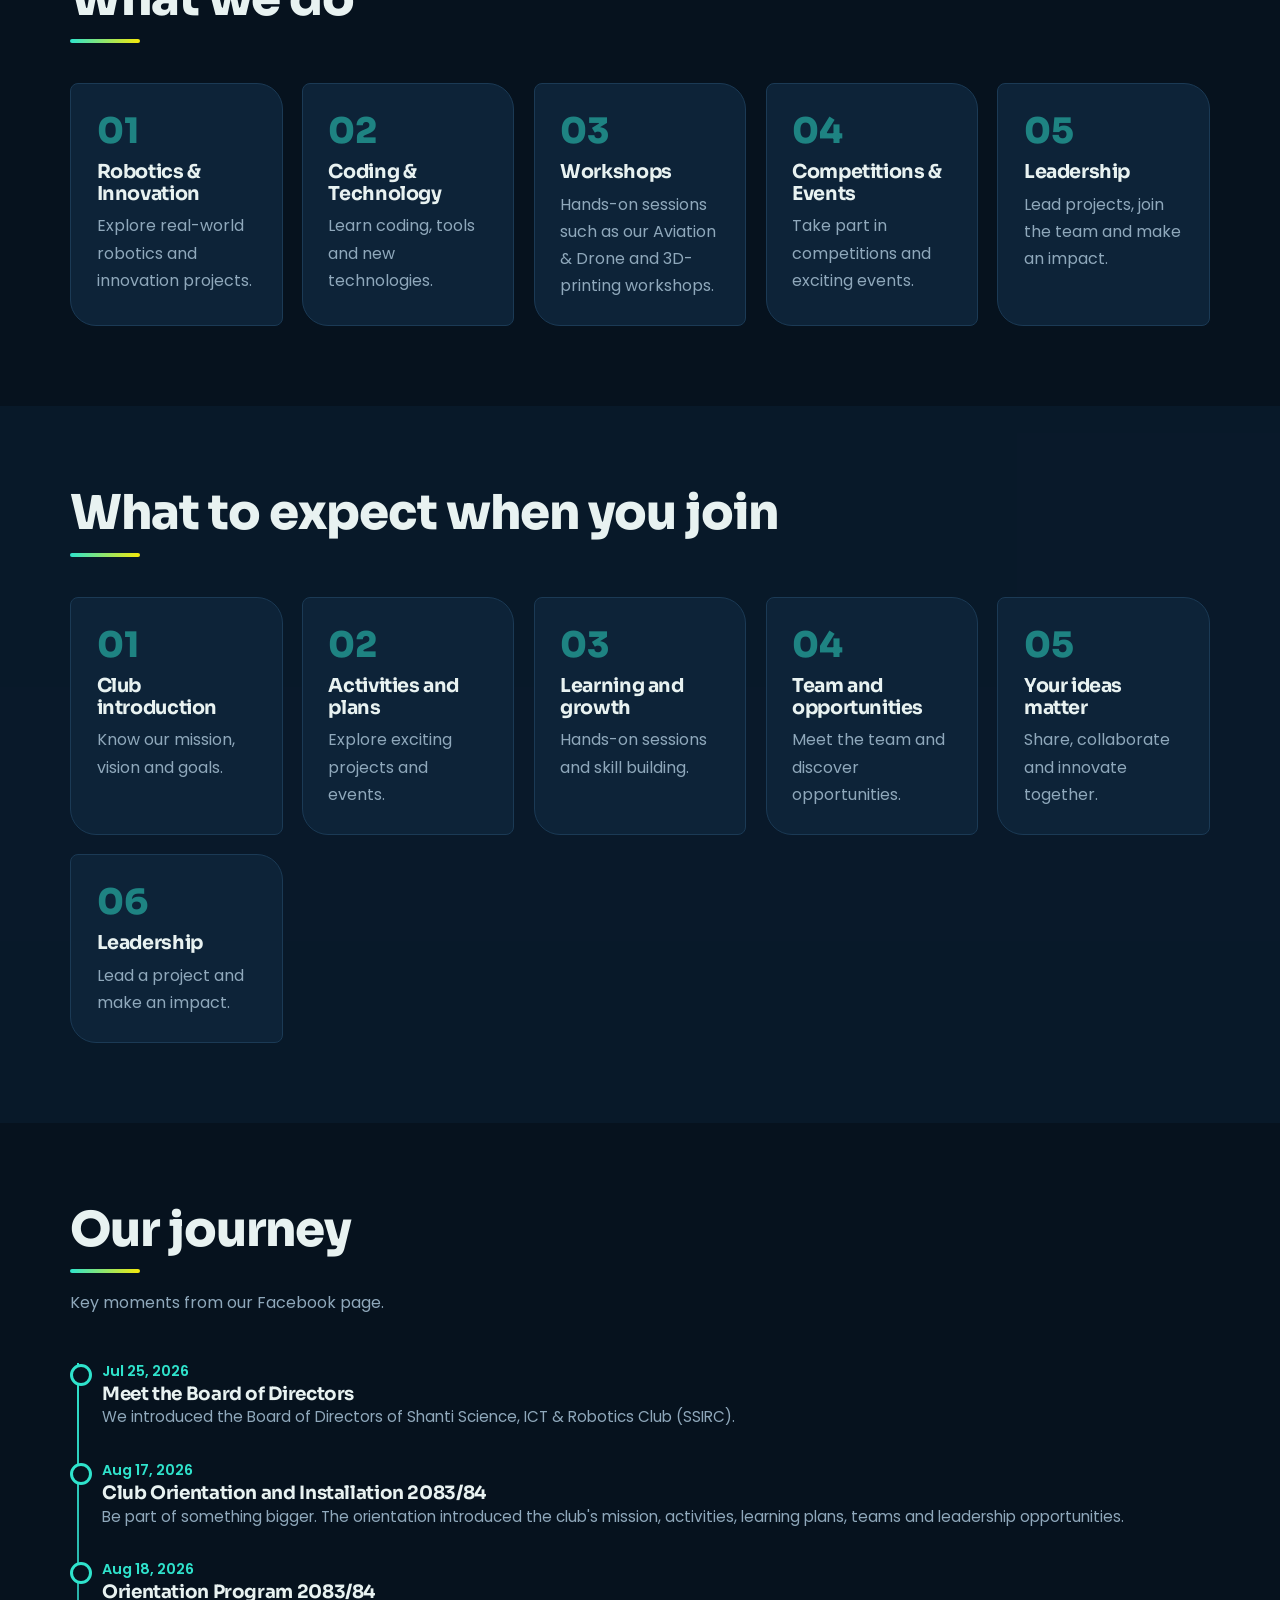
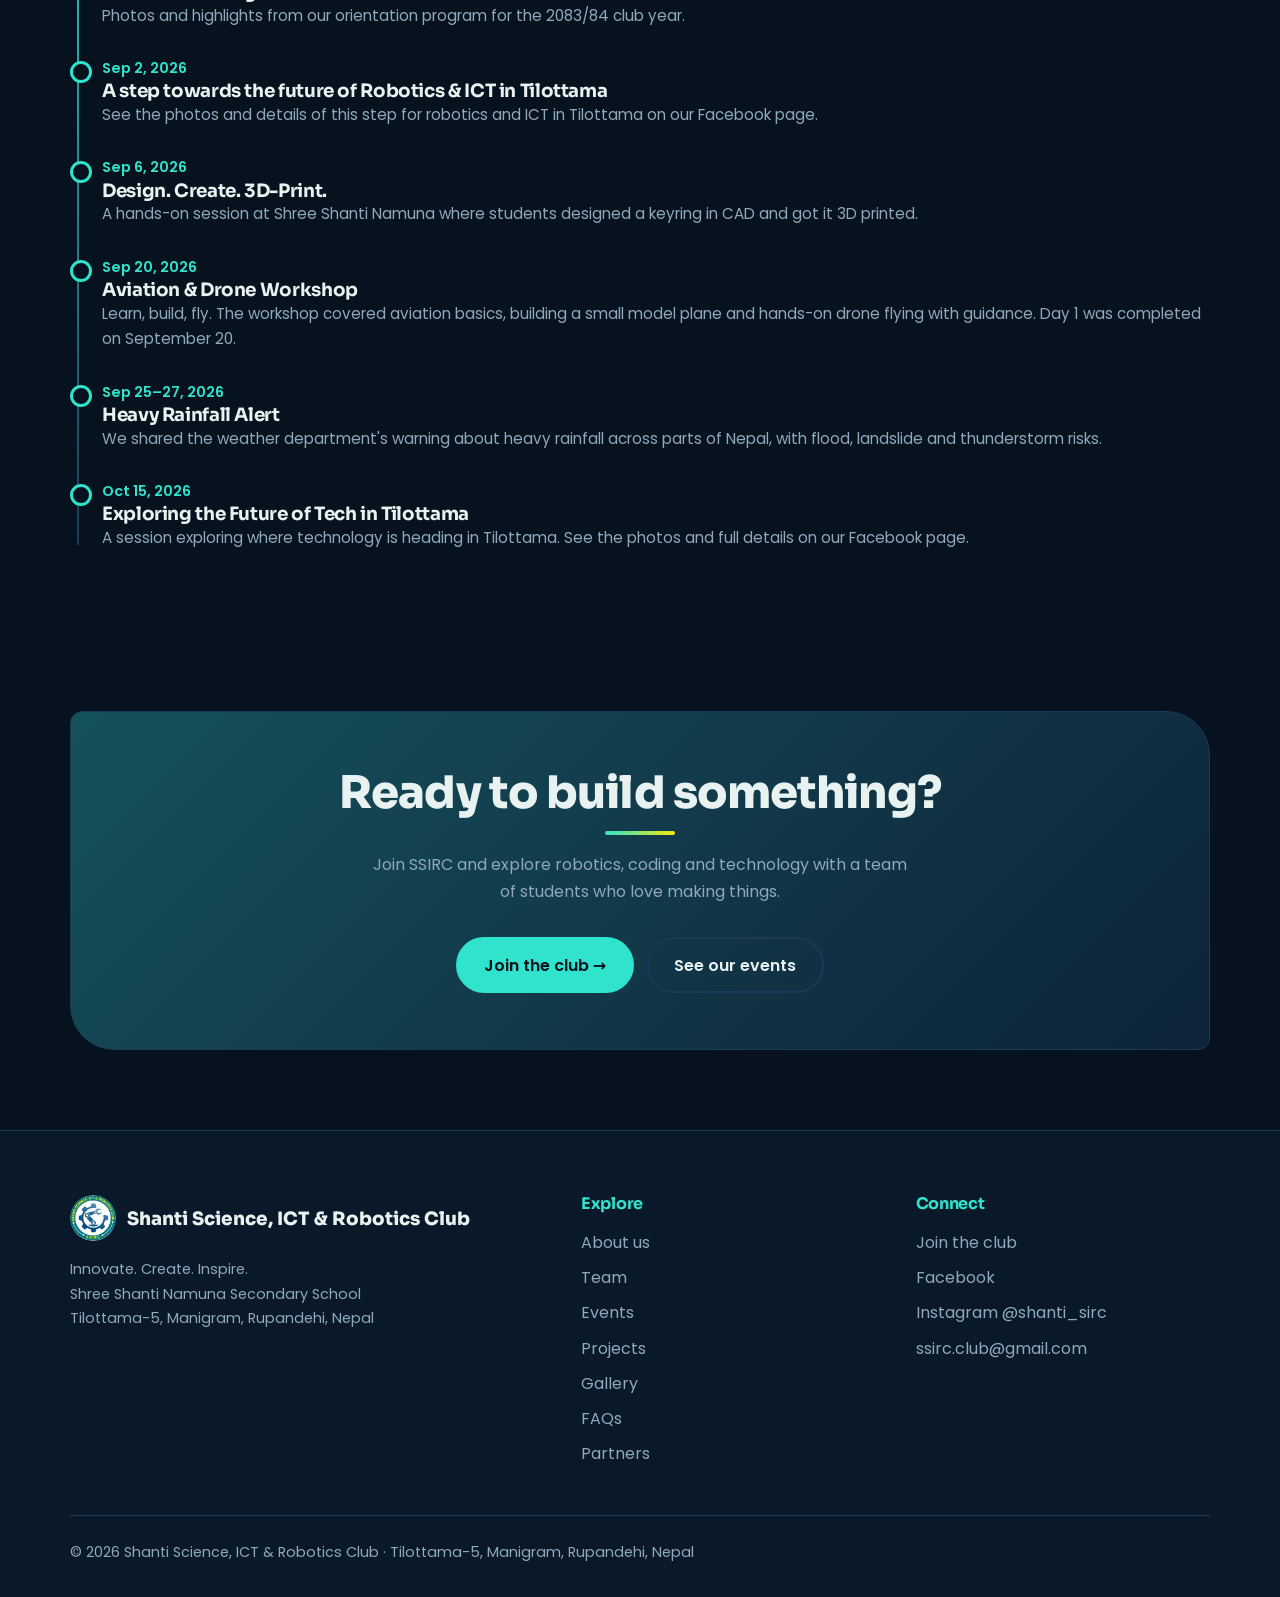
==== commit b9e628b1: "Update about.html" ====
--- a/about.html
+++ b/about.html
@@ -46,7 +46,7 @@
 <section class="sec alt"><div class="wrap"><h2>What to expect when you join</h2><div class="prog" id="expect"></div></div></section>
 
 <section class="sec"><div class="wrap"><h2>Our journey</h2><p class="sub">Key moments from our Facebook page.</p><ol class="tl" id="timeline"></ol></div></section>
-<section class="sec"><div class="wrap"><div class="band rv"><h2>Ready to build something?</h2><p>Join SSIRC and explore robotics, coding and technology with a team of students who love making things.</p><div class="cta"><a class="btn" data-join>Join the club →</a><a class="btn ghost" href="events.html">See our events</a></div></div></div></section>
+<section class="sec"><div class="wrap"><div class="band rv"><h2>Ready to build something?</h2><p>Join SSIRC and explore robotics, coding and technology with a team of students who love making things.</p><div class="cta"><a class="btn" data-join>Join the club →</a><a class="btn ghost" href="/events/">See our events</a></div></div></div></section>
 </main>
 <div id="ftr"></div>
 
